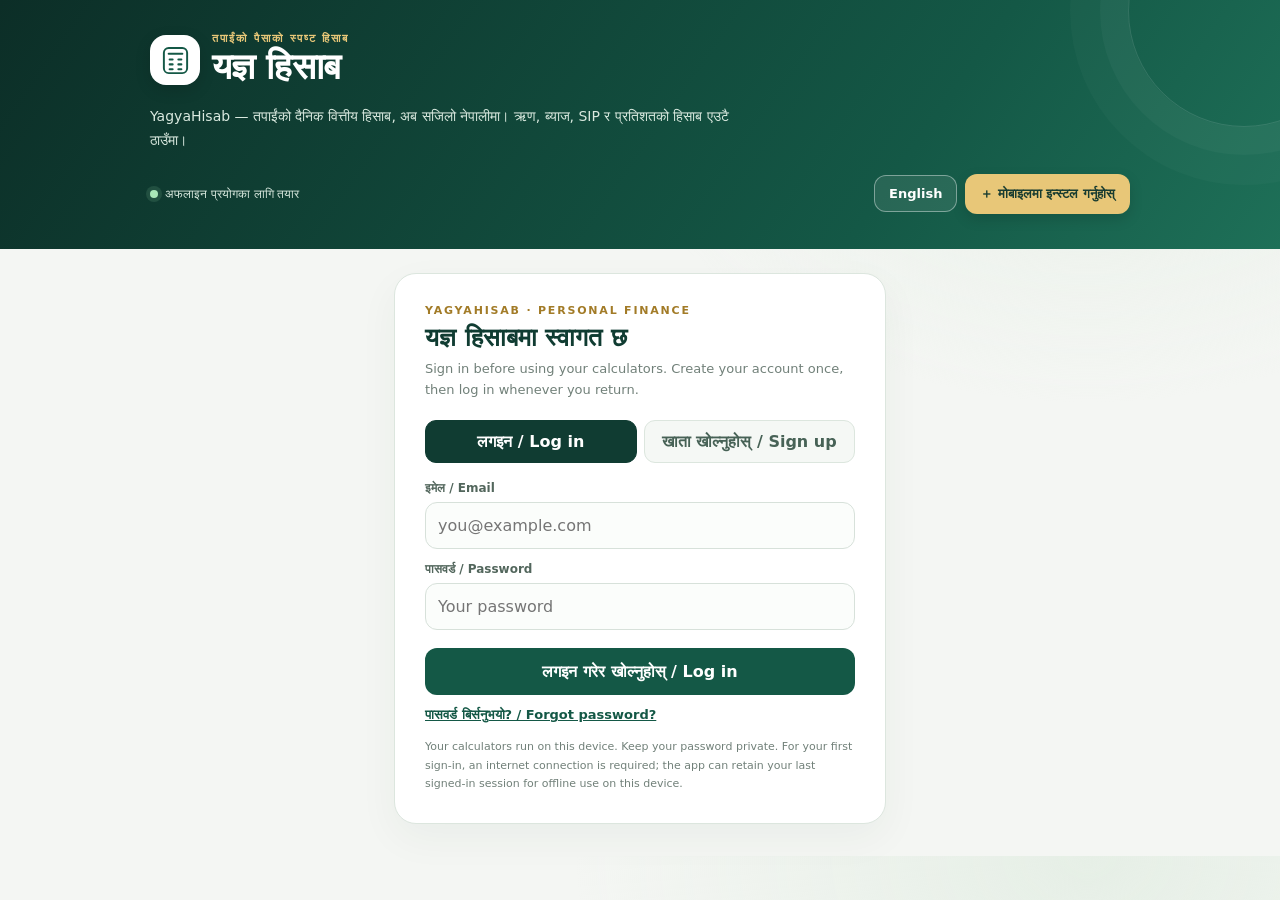
==== yagya-hisab/index.html @ f117f93c "Add Supabase sign-up and login gate to YagyaHisab" ====
<!doctype html>
<html lang="ne">
<head>
<meta charset="utf-8">
<meta name="viewport" content="width=device-width,initial-scale=1,viewport-fit=cover">
<meta name="theme-color" content="#103c32">
<meta name="description" content="Nepali and English loan EMI, interest, SIP and percentage calculator. Free and usable offline after first visit.">
<meta name="application-name" content="YagyaHisab">
<meta name="apple-mobile-web-app-capable" content="yes">
<meta name="apple-mobile-web-app-status-bar-style" content="black-translucent">
<link rel="manifest" href="./manifest.json">
<link rel="icon" href="./icon.svg" type="image/svg+xml">
<title>YagyaHisab — यज्ञ हिसाब</title>
<style>
:root{color-scheme:light;--bg:#f4f6f3;--paper:#fff;--ink:#152b25;--muted:#718079;--green:#145846;--deep:#103c32;--gold:#e8c778;--line:#e1e8e3;--soft:#eaf4ee;--shadow:0 14px 40px #123d2d0c}
*{box-sizing:border-box}html{scroll-behavior:smooth}body{margin:0;background:radial-gradient(ellipse at 85% 0%,#e6efe6 0,transparent 32rem),var(--bg);font-family:system-ui,-apple-system,"Noto Sans Devanagari",sans-serif;color:var(--ink);-webkit-font-smoothing:antialiased}
button,input,select{font:inherit}button{cursor:pointer}.hero{background:linear-gradient(125deg,#0c2e27,#145846 70%,#1e7058);color:#fff;padding:25px 17px 30px;position:relative;overflow:hidden}.hero:after{content:"";position:absolute;width:230px;height:230px;border:1px solid #ffffff20;border-radius:50%;right:-80px;top:-105px;box-shadow:0 0 0 28px #ffffff08,0 0 0 58px #ffffff06;pointer-events:none}.hero-inner,main,footer{max-width:980px;margin:auto;position:relative}.brand{display:flex;align-items:center;gap:12px}.logo{width:50px;height:50px;border-radius:16px;background:#fff;display:grid;place-items:center;color:var(--deep);box-shadow:0 5px 16px #0002;flex:none}.logo svg{width:31px;height:31px}.eyebrow{font-size:11px;letter-spacing:2px;color:var(--gold);font-weight:800}.brand h1{font-size:clamp(25px,5vw,36px);margin:1px 0 0;letter-spacing:-.7px}.tagline{color:#d9e9df;margin:17px 0 0;font-size:14px;line-height:1.7;max-width:620px}.hero-bottom{display:flex;align-items:center;justify-content:space-between;gap:12px;margin-top:19px;flex-wrap:wrap}.status{font-size:12px;color:#d9e9df;display:flex;align-items:center;gap:7px}.dot{width:8px;height:8px;background:#a9e6b8;border-radius:50%;box-shadow:0 0 0 4px #a9e6b820}.install{border:1px solid #e8c77880;background:var(--gold);color:#183c30;border-radius:12px;padding:10px 14px;font-weight:800;font-size:13px;box-shadow:0 5px 14px #0002}.install[hidden]{display:none}.hero-actions{display:flex;align-items:center;gap:8px;flex-wrap:wrap}.lang-btn{background:#ffffff16;color:#fff;border-color:#ffffff66;box-shadow:none}
main{padding:22px 14px 30px}.intro{display:flex;justify-content:space-between;align-items:end;gap:12px;margin:0 2px 14px}.intro h2{font-size:19px;margin:0}.intro p{font-size:12px;color:var(--muted);margin:4px 0 0}.local-pill{font-size:11px;color:var(--green);background:#e5f2e9;border:1px solid #d1e7d8;padding:7px 10px;border-radius:999px;white-space:nowrap}
.tabs{display:grid;grid-template-columns:repeat(4,minmax(0,1fr));gap:8px;margin-bottom:13px}.tab{border:1px solid var(--line);background:#ffffffc9;color:#52665c;border-radius:13px;padding:13px 6px;font-size:13px;font-weight:750;transition:all .15s}.tab .tab-icon{display:block;font-size:18px;margin-bottom:5px}.tab.active{background:var(--deep);border-color:var(--deep);color:#fff;box-shadow:0 7px 17px #103c3225}
.panel{display:none}.panel.active{display:block}.card{background:var(--paper);border:1px solid var(--line);border-radius:20px;padding:clamp(17px,3.5vw,25px);box-shadow:var(--shadow)}.card-head{display:flex;align-items:start;gap:12px;margin-bottom:20px}.head-icon{width:44px;height:44px;border-radius:14px;background:var(--soft);color:var(--green);display:grid;place-items:center;font-size:22px;flex:none}.card h3{font-size:20px;margin:0 0 4px;letter-spacing:-.3px}.hint{color:var(--muted);font-size:13px;line-height:1.6;margin:0}.grid{display:grid;grid-template-columns:repeat(2,minmax(0,1fr));gap:15px}.field label{display:block;font-size:12px;color:#52665c;font-weight:800;margin:0 0 7px}.field input,.field select{width:100%;min-width:0;border:1px solid #d7e1da;border-radius:12px;padding:13px 12px;background:#fbfdfb;color:var(--ink);outline:none;transition:border .15s,box-shadow .15s}.field input:focus,.field select:focus{border-color:#39836b;box-shadow:0 0 0 3px #39836b18}.field input:invalid{border-color:#d97777}.actions{display:flex;gap:9px;flex-wrap:wrap;margin-top:19px}.btn{border:1px solid var(--line);background:#f6f8f6;color:#3d554a;border-radius:12px;padding:12px 15px;font-size:13px;font-weight:800}.btn.primary{background:var(--green);border-color:var(--green);color:#fff;flex:1;min-width:155px}.btn:active,.tab:active{transform:translateY(1px)}.result{margin-top:20px;border:1px solid #d4e8d9;border-radius:16px;background:linear-gradient(145deg,#f0f8f1,#e7f3ea);padding:17px;min-height:110px}.result-label{font-size:12px;color:#567263;font-weight:750}.big{font-size:clamp(25px,5vw,34px);font-weight:900;letter-spacing:-.6px;color:#145846;margin:4px 0 13px;overflow-wrap:anywhere}.stats{display:grid;grid-template-columns:repeat(3,minmax(0,1fr));gap:8px}.stat{background:#ffffffb8;border:1px solid #dcebe0;border-radius:12px;padding:11px;min-width:0}.stat span{display:block;color:#718079;font-size:11px;line-height:1.5}.stat strong{display:block;margin-top:5px;color:#203e32;font-size:13px;overflow-wrap:anywhere}.note{font-size:12px;color:var(--muted);line-height:1.75;margin:16px 1px 0}.notice{margin:14px 0 0;padding:12px 14px;border-radius:12px;background:#f8f4e8;border:1px solid #efe3c0;color:#75602b;font-size:12px;line-height:1.6}footer{padding:0 16px 28px;text-align:center;color:var(--muted);font-size:11px;line-height:1.8}.footer-brand{color:var(--green);font-weight:850;letter-spacing:.3px}

.auth-gate{max-width:520px;margin:24px auto 32px;padding:0 14px}.auth-card{background:#fff;border:1px solid #dce6de;border-radius:22px;padding:clamp(20px,5vw,30px);box-shadow:0 14px 40px #123d2d0c}.auth-brand{font-size:11px;letter-spacing:1.8px;color:#a27b27;font-weight:850}.auth-card h2{font-size:25px;margin:6px 0 5px;color:#103c32}.auth-sub{font-size:13px;line-height:1.65;color:#718079;margin:0 0 20px}.auth-switch{display:grid;grid-template-columns:1fr 1fr;gap:7px;margin-bottom:18px}.auth-switch button{border:1px solid #dce6de;border-radius:11px;padding:11px 8px;background:#f5f8f5;color:#476256;font-weight:800}.auth-switch button.active{background:#103c32;border-color:#103c32;color:#fff}.auth-field{margin-bottom:13px}.auth-field label{display:block;font-size:12px;color:#52665c;font-weight:800;margin-bottom:7px}.auth-field input{width:100%;border:1px solid #d7e1da;border-radius:12px;padding:13px 12px;background:#fbfdfb;color:#152b25;font:inherit;outline:none}.auth-field input:focus{border-color:#39836b;box-shadow:0 0 0 3px #39836b18}.auth-submit{width:100%;border:0;border-radius:12px;background:#145846;color:#fff;padding:14px;font-weight:850;margin-top:5px}.auth-link{border:0;background:none;color:#145846;text-decoration:underline;padding:12px 0 0;font-size:13px;font-weight:700}.auth-message{display:none;margin:13px 0 0;padding:11px 12px;border-radius:11px;font-size:13px;line-height:1.55;overflow-wrap:anywhere}.auth-message.show{display:block}.auth-message.error{background:#fff0ee;border:1px solid #f0c9c3;color:#8b3026}.auth-message.success{background:#edf8ef;border:1px solid #cde7d1;color:#215e35}.auth-small{font-size:11px;color:#718079;line-height:1.65;margin:15px 0 0}.account-btn{border:1px solid #ffffff66;background:#ffffff16;color:white;border-radius:12px;padding:10px 12px;font-weight:800;font-size:12px}.account-btn[hidden]{display:none}

@media(min-width:700px){.hero{padding:32px 24px 35px}main{padding-top:27px}.tabs{gap:10px}.tab{padding:15px}.hero-bottom{margin-top:21px}}
@media(max-width:520px){.tabs{gap:6px}.tab{font-size:12px;padding:11px 3px;border-radius:11px}.tab .tab-icon{font-size:17px}.grid{grid-template-columns:1fr;gap:13px}.stats{grid-template-columns:1fr}.stat{display:flex;justify-content:space-between;align-items:center;gap:12px}.stat strong{text-align:right;margin:0}.intro{align-items:start;flex-direction:column}.card{border-radius:17px}.hero{padding-top:21px}.logo{width:46px;height:46px}}
@media(prefers-reduced-motion:reduce){*{scroll-behavior:auto;transition:none!important}}
</style>
</head>
<body>
<header class="hero"><div class="hero-inner">
<div class="brand"><div class="logo" aria-hidden="true"><svg viewBox="0 0 32 32" fill="none"><rect x="4" y="3" width="24" height="26" rx="5" stroke="#145846" stroke-width="2"/><path d="M9 9h14M10 15h3m6 0h3M10 20h3m6 0h3M10 25h3m6 0h3" stroke="#145846" stroke-width="2.2" stroke-linecap="round"/></svg></div><div><div class="eyebrow">YOUR MONEY, CLEARER</div><h1>यज्ञ हिसाब</h1></div></div>
<p class="tagline">YagyaHisab — तपाईंको दैनिक वित्तीय हिसाब, अब सजिलो नेपालीमा। ऋण, ब्याज, SIP र प्रतिशतको हिसाब एउटै ठाउँमा।</p>
<div class="hero-bottom"><div class="status"><span class="dot" id="statusDot"></span><span id="networkStatus">अफलाइन प्रयोगका लागि तयार</span></div><div class="hero-actions"><button id="langBtn" class="install lang-btn" type="button" aria-label="Change language">English</button><button id="installBtn" class="install" type="button">＋ मोबाइलमा इन्स्टल गर्नुहोस्</button><button id="signOutBtn" class="account-btn" type="button" hidden>लगआउट / Sign out</button></div></div>
</div></header>

<section id="authGate" class="auth-gate">
  <div class="auth-card">
    <div class="auth-brand">YAGYAHISAB · PERSONAL FINANCE</div>
    <h2>यज्ञ हिसाबमा स्वागत छ</h2>
    <p class="auth-sub">Sign in before using your calculators. Create your account once, then log in whenever you return.</p>
    <div class="auth-switch"><button id="showLogin" type="button" class="active">लगइन / Log in</button><button id="showSignup" type="button">खाता खोल्नुहोस् / Sign up</button></div>
    <form id="loginForm">
      <div class="auth-field"><label for="loginEmail">इमेल / Email</label><input id="loginEmail" type="email" autocomplete="username" required placeholder="you@example.com"></div>
      <div class="auth-field"><label for="loginPassword">पासवर्ड / Password</label><input id="loginPassword" type="password" autocomplete="current-password" required minlength="6" placeholder="Your password"></div>
      <button class="auth-submit" type="submit">लगइन गरेर खोल्नुहोस् / Log in</button>
      <button id="forgotPassword" class="auth-link" type="button">पासवर्ड बिर्सनुभयो? / Forgot password?</button>
    </form>
    <form id="signupForm" hidden>
      <div class="auth-field"><label for="signupEmail">इमेल / Email</label><input id="signupEmail" type="email" autocomplete="email" required placeholder="you@example.com"></div>
      <div class="auth-field"><label for="signupPassword">पासवर्ड / Password (कम्तीमा ६ अक्षर)</label><input id="signupPassword" type="password" autocomplete="new-password" required minlength="6" placeholder="Create a password"></div>
      <div class="auth-field"><label for="signupPassword2">पासवर्ड फेरि लेख्नुहोस् / Confirm password</label><input id="signupPassword2" type="password" autocomplete="new-password" required minlength="6" placeholder="Repeat password"></div>
      <button class="auth-submit" type="submit">खाता बनाउनुहोस् / Create account</button>
    </form>
    <form id="resetForm" hidden>
      <div class="auth-field"><label for="resetEmail">इमेल / Email</label><input id="resetEmail" type="email" autocomplete="email" required placeholder="you@example.com"></div>
      <button class="auth-submit" type="submit">रिसेट लिंक पठाउनुहोस् / Send reset link</button>
      <button id="backToLogin" class="auth-link" type="button">लगइनमा फर्कनुहोस् / Back to login</button>
    </form>
    <div id="authMessage" class="auth-message" role="status" aria-live="polite"></div>
    <p class="auth-small">Your calculators run on this device. Keep your password private. For your first sign-in, an internet connection is required; the app can retain your last signed-in session for offline use on this device.</p>
  </div>
</section>

<main id="appMain" hidden>
<div class="intro"><div><h2>कुन हिसाब गर्ने?</h2><p>रकम भर्नुहोस् र तुरुन्त नतिजा हेर्नुहोस्।</p></div><span class="local-pill">🔒 निजी हिसाब</span></div>
<nav class="tabs" aria-label="हिसाबका प्रकार">
<button class="tab active" data-tab="loan" aria-selected="true"><span class="tab-icon">🏦</span>ऋण / किस्ता</button>
<button class="tab" data-tab="interest" aria-selected="false"><span class="tab-icon">📈</span>ब्याज</button>
<button class="tab" data-tab="sip" aria-selected="false"><span class="tab-icon">🌱</span>SIP लगानी</button>
<button class="tab" data-tab="percent" aria-selected="false"><span class="tab-icon">％</span>प्रतिशत</button>
</nav>
<section id="loan" class="panel active card"><div class="card-head"><div class="head-icon">🏦</div><div><h3>ऋण तथा मासिक किस्ता</h3><p class="hint">EMI — प्रत्येक महिना तिर्नुपर्ने अनुमानित रकम।</p></div></div>
<div class="grid">
<div class="field"><label for="loanAmount">ऋण रकम (रु.)</label><input id="loanAmount" type="number" min="0" step="1000" value="500000" inputmode="decimal"></div>
<div class="field"><label for="loanRate">वार्षिक ब्याजदर (%)</label><input id="loanRate" type="number" min="0" step=".01" value="12" inputmode="decimal"></div>
<div class="field"><label for="loanYears">ऋण अवधि (वर्ष)</label><input id="loanYears" type="number" min=".0833" step=".5" value="5" inputmode="decimal"></div>
<div class="field"><label for="loanFees">थप शुल्क (रु., ऐच्छिक)</label><input id="loanFees" type="number" min="0" step="100" value="0" inputmode="decimal"></div>
</div><div class="actions"><button class="btn primary" id="calcLoan">किस्ता हिसाब गर्नुहोस् ↗</button><button class="btn" id="resetLoan">रिसेट</button></div><div id="loanResult" class="result" aria-live="polite"></div><p class="note">बैंकको वास्तविक EMI मा शुल्क, बीमा, ब्याज गणना विधि र अन्य नियमले फरक पार्न सक्छ। यो अनुमान हो।</p></section>
<section id="interest" class="panel card"><div class="card-head"><div class="head-icon">📈</div><div><h3>साधारण तथा चक्रवृद्धि ब्याज</h3><p class="hint">समयसँगै तपाईंको रकम कति हुन सक्छ तुलना गर्नुहोस्।</p></div></div>
<div class="grid"><div class="field"><label for="intPrincipal">मूलधन (रु.)</label><input id="intPrincipal" type="number" min="0" value="100000" inputmode="decimal"></div><div class="field"><label for="intRate">वार्षिक ब्याजदर (%)</label><input id="intRate" type="number" min="0" step=".01" value="10" inputmode="decimal"></div><div class="field"><label for="intYears">अवधि (वर्ष)</label><input id="intYears" type="number" min="0" step=".1" value="3" inputmode="decimal"></div><div class="field"><label for="intFrequency">चक्रवृद्धि हुने आवृत्ति</label><select id="intFrequency"><option value="1">वार्षिक</option><option value="2">अर्धवार्षिक</option><option value="4">त्रैमासिक</option><option value="12" selected>मासिक</option><option value="365">दैनिक (अनुमानित)</option></select></div></div>
<div class="actions"><button class="btn primary" id="calcInterest">ब्याज हिसाब गर्नुहोस् ↗</button><button class="btn" id="resetInterest">रिसेट</button></div><div id="interestResult" class="result" aria-live="polite"></div><p class="note">कर, सेवा शुल्क र मुद्रास्फीति समावेश गरिएको छैन। संस्थाको वास्तविक नियम जाँच गर्नुहोस्।</p></section>
<section id="sip" class="panel card"><div class="card-head"><div class="head-icon">🌱</div><div><h3>SIP तथा मासिक लगानी</h3><p class="hint">नियमित लगानीको सम्भावित भविष्य मूल्य अनुमान गर्नुहोस्।</p></div></div>
<div class="grid"><div class="field"><label for="sipMonthly">मासिक लगानी (रु.)</label><input id="sipMonthly" type="number" min="0" step="500" value="5000" inputmode="decimal"></div><div class="field"><label for="sipRate">अनुमानित वार्षिक प्रतिफल (%)</label><input id="sipRate" type="number" min="0" step=".1" value="10" inputmode="decimal"></div><div class="field"><label for="sipYears">लगानी अवधि (वर्ष)</label><input id="sipYears" type="number" min=".0833" step=".5" value="10" inputmode="decimal"></div><div class="field"><label for="sipStart">सुरुको एकमुष्ट रकम (रु.)</label><input id="sipStart" type="number" min="0" step="500" value="0" inputmode="decimal"></div></div>
<div class="actions"><button class="btn primary" id="calcSIP">SIP हिसाब गर्नुहोस् ↗</button><button class="btn" id="resetSIP">रिसेट</button></div><div id="sipResult" class="result" aria-live="polite"></div><div class="notice">लगानीको प्रतिफल निश्चित हुँदैन। बजारमा लगानी गर्दा रकम घट्न पनि सक्छ; यो ग्यारेन्टी वा लगानी सल्लाह होइन।</div></section>
<section id="percent" class="panel card"><div class="card-head"><div class="head-icon">％</div><div><h3>प्रतिशत हिसाब</h3><p class="hint">प्रतिशत निकाल्नुहोस् वा रकममा कति वृद्धि/कमी हुन्छ हेर्नुहोस्।</p></div></div>
<div class="grid"><div class="field"><label for="pctA">आधार रकम (A)</label><input id="pctA" type="number" value="100000" inputmode="decimal"></div><div class="field"><label for="pctB">प्रतिशत (%) वा तुलना रकम (B)</label><input id="pctB" type="number" value="10" inputmode="decimal"></div></div>
<div class="actions"><button class="btn primary" id="calcPercent">प्रतिशत हिसाब गर्नुहोस् ↗</button><button class="btn" id="resetPercent">रिसेट</button></div><div id="percentResult" class="result" aria-live="polite"></div><p class="note">पहिलो नतिजा A को B प्रतिशत रकम हो। अर्को नतिजाले B लाई A सँग तुलना गर्छ।</p></section>
</main>
<footer id="appFooter" hidden><div class="footer-brand">YagyaHisab · यज्ञ हिसाब</div>सबै हिसाब तपाईंको डिभाइसमा गरिन्छ। तपाईंको रकम कुनै सर्भरमा पठाइँदैन।<br>अफलाइन प्रयोगका लागि एकपटक इन्टरनेटमा खोल्नुहोस्। वित्तीय निर्णय गर्नुअघि नतिजा पुनः जाँच गर्नुहोस्।</footer>
<script>
"use strict";
let appLang = 'ne';
const translations = {
'तपाईंको पैसाको स्पष्ट हिसाब':'YOUR MONEY, CLEARER',
'यज्ञ हिसाब':'YagyaHisab',
'YagyaHisab — तपाईंको दैनिक वित्तीय हिसाब, अब सजिलो नेपालीमा। ऋण, ब्याज, SIP र प्रतिशतको हिसाब एउटै ठाउँमा।':'YagyaHisab — your everyday money calculations, made simple. Loans, interest, SIP and percentages in one place.',
'अफलाइन प्रयोगका लागि तयार':'Ready for offline use',
'＋ मोबाइलमा इन्स्टल गर्नुहोस्':'＋ Install on phone',
'कुन हिसाब गर्ने?':'What would you like to calculate?',
'रकम भर्नुहोस् र तुरुन्त नतिजा हेर्नुहोस्।':'Enter your numbers and see the result instantly.',
'🔒 निजी हिसाब':'🔒 Private calculations',
'ऋण / किस्ता':'Loan / EMI','ब्याज':'Interest','SIP लगानी':'SIP investment','प्रतिशत':'Percentage',
'ऋण तथा मासिक किस्ता':'Loan and monthly instalment',
'EMI — प्रत्येक महिना तिर्नुपर्ने अनुमानित रकम।':'EMI — the estimated amount payable each month.',
'ऋण रकम (रु.)':'Loan amount (NPR)','वार्षिक ब्याजदर (%)':'Annual interest rate (%)','ऋण अवधि (वर्ष)':'Loan term (years)','थप शुल्क (रु., ऐच्छिक)':'Additional fees (NPR, optional)',
'किस्ता हिसाब गर्नुहोस् ↗':'Calculate EMI ↗','रिसेट':'Reset',
'बैंकको वास्तविक EMI मा शुल्क, बीमा, ब्याज गणना विधि र अन्य नियमले फरक पार्न सक्छ। यो अनुमान हो।':'Actual bank EMI may vary due to fees, insurance, calculation methods and other terms. This is an estimate.',
'साधारण तथा चक्रवृद्धि ब्याज':'Simple and compound interest',
'समयसँगै तपाईंको रकम कति हुन सक्छ तुलना गर्नुहोस्।':'Compare how your money may grow over time.',
'मूलधन (रु.)':'Principal (NPR)','अवधि (वर्ष)':'Term (years)','चक्रवृद्धि हुने आवृत्ति':'Compounding frequency',
'वार्षिक':'Annually','अर्धवार्षिक':'Semi-annually','त्रैमासिक':'Quarterly','मासिक':'Monthly','दैनिक (अनुमानित)':'Daily (approx.)',
'ब्याज हिसाब गर्नुहोस् ↗':'Calculate interest ↗',
'कर, सेवा शुल्क र मुद्रास्फीति समावेश गरिएको छैन। संस्थाको वास्तविक नियम जाँच गर्नुहोस्।':'Taxes, service charges and inflation are not included. Check the institution’s actual terms.',
'SIP तथा मासिक लगानी':'SIP and monthly investment',
'नियमित लगानीको सम्भावित भविष्य मूल्य अनुमान गर्नुहोस्।':'Estimate the possible future value of regular investments.',
'मासिक लगानी (रु.)':'Monthly investment (NPR)','अनुमानित वार्षिक प्रतिफल (%)':'Estimated annual return (%)','लगानी अवधि (वर्ष)':'Investment period (years)','सुरुको एकमुष्ट रकम (रु.)':'Initial lump sum (NPR)',
'SIP हिसाब गर्नुहोस् ↗':'Calculate SIP ↗',
'लगानीको प्रतिफल निश्चित हुँदैन। बजारमा लगानी गर्दा रकम घट्न पनि सक्छ; यो ग्यारेन्टी वा लगानी सल्लाह होइन।':'Investment returns are not guaranteed. Market investments can lose value; this is not a guarantee or investment advice.',
'प्रतिशत हिसाब':'Percentage calculator',
'प्रतिशत निकाल्नुहोस् वा रकममा कति वृद्धि/कमी हुन्छ हेर्नुहोस्।':'Calculate a percentage or see the increase/decrease in an amount.',
'आधार रकम (A)':'Base amount (A)','प्रतिशत (%) वा तुलना रकम (B)':'Percentage (%) or comparison amount (B)',
'प्रतिशत हिसाब गर्नुहोस् ↗':'Calculate percentage ↗',
'पहिलो नतिजा A को B प्रतिशत रकम हो। अर्को नतिजाले B लाई A सँग तुलना गर्छ।':'The first result is B percent of A. Another result compares B with A.',
'सबै हिसाब तपाईंको डिभाइसमा गरिन्छ। तपाईंको रकम कुनै सर्भरमा पठाइँदैन।':'All calculations happen on your device. Your amounts are not sent to a server.',
'अफलाइन प्रयोगका लागि एकपटक इन्टरनेटमा खोल्नुहोस्। वित्तीय निर्णय गर्नुअघि नतिजा पुनः जाँच गर्नुहोस्।':'Open once while connected to the internet for offline use. Double-check results before making financial decisions.',
'अनुमानित मासिक किस्ता':'Estimated monthly EMI','कुल किस्ता भुक्तानी':'Total EMI payments','कुल ब्याज':'Total interest','शुल्कसहित अनुमानित लागत':'Estimated cost including fees',
'साधारण ब्याज':'Simple interest','साधारण ब्याजसहित कुल':'Total with simple interest','चक्रवृद्धि ब्याज':'Compound interest','चक्रवृद्धिसहित कुल':'Total with compound interest',
'अनुमानित भविष्य मूल्य':'Estimated future value','कुल लगानी':'Total invested','अनुमानित वृद्धि':'Estimated growth',
'B भनेको A को':'B as a percentage of A','A को B% रकम':'B% of A','A + B% रकम':'A plus B%','A देखि B रकमको परिवर्तन':'Change from A to B',
'कृपया जाँच गर्नुहोस्':'Please check your inputs',
'ऋण रकम र अवधि शून्यभन्दा बढी राख्नुहोस्।':'Loan amount and term must be greater than zero.',
'ब्याज आवृत्ति छान्नुहोस्।':'Choose a compounding frequency.',
'शून्यभन्दा बढी लगानी अवधि राख्नुहोस्।':'Investment period must be greater than zero.',
'हिसाब सम्भव छैन':'Cannot calculate'
};
const neToEn = translations;
const enToNe = Object.fromEntries(Object.entries(translations).map(([ne,en])=>[en,ne]));
function applyLanguage(next) {
  appLang = next;
  document.documentElement.lang = next === 'ne' ? 'ne' : 'en';
  const walker = document.createTreeWalker(document.body, NodeFilter.SHOW_TEXT);
  let node;
  while ((node = walker.nextNode())) {
    const raw = node.nodeValue;
    const trimmed = raw.trim();
    if (!trimmed) continue;
    const translated = next === 'en' ? (neToEn[trimmed] || trimmed) : (enToNe[trimmed] || trimmed);
    if (translated !== trimmed) node.nodeValue = raw.replace(trimmed, translated);
  }
  $('langBtn').textContent = next === 'ne' ? 'English' : 'नेपाली';
  const installControl = $('installBtn');
  if (installControl && !installControl.hidden) installControl.textContent = next === 'ne' ? '＋ मोबाइलमा इन्स्टल गर्नुहोस्' : '＋ Install on phone';
  $('networkStatus').textContent = navigator.onLine
    ? (next === 'ne' ? 'अफलाइन प्रयोगका लागि तयार' : 'Ready for offline use')
    : (next === 'ne' ? 'अहिले अफलाइन — एप प्रयोग गर्न सक्नुहुन्छ' : 'Offline now — you can keep using the app');
  try { localStorage.setItem('yagyahisab-language', next); } catch(e) {}
}
const $=id=>document.getElementById(id),v=id=>Number($(id).value),n=id=>Math.max(0,v(id));
$('langBtn').addEventListener('click',()=>{applyLanguage(appLang === 'ne' ? 'en' : 'ne');calcLoan();calcInterest();calcSIP();calcPercent()});
try { const savedLanguage = localStorage.getItem('yagyahisab-language'); if (savedLanguage === 'en') appLang = 'en'; } catch(e) {}


const money=x=>Number.isFinite(x)?(appLang==='ne'?'रु. ':'NPR ')+x.toLocaleString(appLang==='ne'?'ne-NP':'en-IN',{maximumFractionDigits:2}):'—';
const pct=x=>Number.isFinite(x)?x.toLocaleString(appLang==='ne'?'ne-NP':'en-IN',{maximumFractionDigits:2})+'%':(appLang==='ne'?'हिसाब सम्भव छैन':'Cannot calculate');
function show(id,title,big,items){$(id).innerHTML='<div class="result-label">'+title+'</div><div class="big">'+big+'</div><div class="stats">'+items.map(a=>'<div class="stat"><span>'+a[0]+'</span><strong>'+a[1]+'</strong></div>').join('')+'</div>';applyLanguage(appLang)}
function error(id,msg){$(id).innerHTML='<div class="result-label">कृपया जाँच गर्नुहोस्</div><div style="padding-top:10px;color:#8b3d32;font-size:14px">'+msg+'</div>';applyLanguage(appLang)}
document.querySelectorAll('[data-tab]').forEach(b=>b.addEventListener('click',()=>{document.querySelectorAll('[data-tab]').forEach(x=>{let on=x===b;x.classList.toggle('active',on);x.setAttribute('aria-selected',String(on))});document.querySelectorAll('.panel').forEach(x=>x.classList.toggle('active',x.id===b.dataset.tab))}));
function calcLoan(){let p=n('loanAmount'),annual=n('loanRate'),r=annual/1200,months=Math.round(n('loanYears')*12),fees=n('loanFees');if(!months||p<=0){error('loanResult','ऋण रकम र अवधि शून्यभन्दा बढी राख्नुहोस्।');return}let emi=r===0?p/months:p*r/(1-Math.pow(1+r,-months)),total=emi*months;show('loanResult','अनुमानित मासिक किस्ता',money(emi),[['कुल किस्ता भुक्तानी',money(total)],['कुल ब्याज',money(total-p)],['शुल्कसहित अनुमानित लागत',money(total+fees)]])}
function calcInterest(){let p=n('intPrincipal'),r=n('intRate')/100,t=n('intYears'),m=v('intFrequency');if(!Number.isFinite(m)||m<=0){error('interestResult','ब्याज आवृत्ति छान्नुहोस्।');return}let simple=p*(1+r*t),compound=r===0?p:p*Math.pow(1+r/m,m*t);show('interestResult','साधारण ब्याज',money(simple-p),[['साधारण ब्याजसहित कुल',money(simple)],['चक्रवृद्धि ब्याज',money(compound-p)],['चक्रवृद्धिसहित कुल',money(compound)]])}
function calcSIP(){let p=n('sipMonthly'),r=n('sipRate')/1200,months=Math.round(n('sipYears')*12),start=n('sipStart');if(!months){error('sipResult','शून्यभन्दा बढी लगानी अवधि राख्नुहोस्।');return}let recurring=r===0?p*months:p*(Math.pow(1+r,months)-1)/r,initial=start*Math.pow(1+r,months),future=recurring+initial,invested=p*months+start;show('sipResult','अनुमानित भविष्य मूल्य',money(future),[['कुल लगानी',money(invested)],['अनुमानित वृद्धि',money(future-invested)],['मासिक लगानी',money(p)]])}
function calcPercent(){let a=Number($('pctA').value)||0,b=Number($('pctB').value)||0;show('percentResult','B भनेको A को',pct(a!==0?b/a*100:NaN),[['A को B% रकम',money(a*b/100)],['A + B% रकम',money(a+a*b/100)],['A देखि B रकमको परिवर्तन',pct(a!==0?(b-a)/Math.abs(a)*100:NaN)]])}
$('calcLoan').onclick=calcLoan;$('calcInterest').onclick=calcInterest;$('calcSIP').onclick=calcSIP;$('calcPercent').onclick=calcPercent;
$('resetLoan').onclick=()=>{[['loanAmount',500000],['loanRate',12],['loanYears',5],['loanFees',0]].forEach(a=>$(a[0]).value=a[1]);calcLoan()};
$('resetInterest').onclick=()=>{[['intPrincipal',100000],['intRate',10],['intYears',3],['intFrequency',12]].forEach(a=>$(a[0]).value=a[1]);calcInterest()};
$('resetSIP').onclick=()=>{[['sipMonthly',5000],['sipRate',10],['sipYears',10],['sipStart',0]].forEach(a=>$(a[0]).value=a[1]);calcSIP()};
$('resetPercent').onclick=()=>{$('pctA').value=100000;$('pctB').value=10;calcPercent()};
calcLoan();calcInterest();calcSIP();calcPercent();
if(appLang==='en') { applyLanguage('ne'); applyLanguage('en'); }
const installBtn=$('installBtn');let installPrompt=null;
window.addEventListener('beforeinstallprompt',e=>{e.preventDefault();installPrompt=e;installBtn.hidden=false;installBtn.textContent=appLang==='ne'?'＋ मोबाइलमा इन्स्टल गर्नुहोस्':'＋ Install app'});
installBtn.addEventListener('click',async()=>{if(!installPrompt){alert(appLang==='ne'?'इन्स्टल गर्न Chrome मा यो पेज खोल्नुहोस्। त्यसपछि ⋮ मेनु → “Install app” वा “Add to Home screen” छान्नुहोस्। विकल्प नदेखिए पेज एकपटक रिफ्रेस गर्नुहोस्।':'Open this page in Chrome, then tap ⋮ → “Install app” or “Add to Home screen”. If the option is missing, refresh the page once.');return}installPrompt.prompt();await installPrompt.userChoice;installPrompt=null;installBtn.hidden=true});
window.addEventListener('appinstalled',()=>{installBtn.hidden=true;installBtn.textContent=appLang==='ne'?'✓ इन्स्टल भयो':'✓ Installed'});
function netStatus(){let online=navigator.onLine;$('networkStatus').textContent=online?(appLang==='ne'?'अफलाइन प्रयोगका लागि तयार':'Ready for offline use'):(appLang==='ne'?'अहिले अफलाइन — एप प्रयोग गर्न सक्नुहुन्छ':'Offline now — you can keep using the app');$('statusDot').style.background=online?'#a9e6b8':'#e8c778'}
window.addEventListener('online',netStatus);window.addEventListener('offline',netStatus);netStatus();
if('serviceWorker' in navigator)window.addEventListener('load',()=>navigator.serviceWorker.register('./service-worker.js').then(()=>navigator.serviceWorker.ready).then(()=>{$('networkStatus').textContent=navigator.onLine?(appLang==='ne'?'अफलाइन सुविधा तयार':'Offline support ready'):(appLang==='ne'?'अफलाइन मोड':'Offline mode');}).catch(()=>{$('networkStatus').textContent=appLang==='ne'?'अफलाइन सुविधा सेटअप हुन सकेन':'Could not set up offline support'}));

/* YagyaHisab sign-in gate: Supabase Auth REST API. The publishable key is designed for public clients. */
(() => {
  const AUTH_URL = "https://wmlgqqfnhdqlssavnklo.supabase.co";
  const AUTH_KEY = "sb_publishable_qX_cC2cjeGqvTG5bhoyGsg_LqN_dr1b";
  const SESSION_KEY = "yagyahisab-auth-session-v1";
  const gate = document.getElementById("authGate");
  const appMain = document.getElementById("appMain");
  const appFooter = document.getElementById("appFooter");
  const signOutBtn = document.getElementById("signOutBtn");
  const msg = document.getElementById("authMessage");
  const $a = id => document.getElementById(id);
  let session = null;
  let busy = false;
  const redirectUrl = location.origin + location.pathname;

  function message(text, kind="success") {
    msg.textContent = text;
    msg.className = "auth-message show " + kind;
  }
  function clearMessage() { msg.textContent=""; msg.className="auth-message"; }
  function mode(name) {
    clearMessage();
    $a("loginForm").hidden = name !== "login";
    $a("signupForm").hidden = name !== "signup";
    $a("resetForm").hidden = name !== "reset";
    $a("showLogin").classList.toggle("active",name==="login");
    $a("showSignup").classList.toggle("active",name==="signup");
  }
  function setBusy(on) {
    busy=on;
    document.querySelectorAll("#authGate button[type=submit]").forEach(b=>{b.disabled=on;b.style.opacity=on?".65":"1"});
  }
  function showApp(user) {
    gate.hidden = true;
    appMain.hidden = false;
    appFooter.hidden = false;
    signOutBtn.hidden = false;
    signOutBtn.textContent = (appLang==="ne"?"लगआउट":"Sign out") + (user?.email ? " · "+user.email : "");
  }
  function showGate() {
    gate.hidden = false;
    appMain.hidden = true;
    appFooter.hidden = true;
    signOutBtn.hidden = true;
  }
  function saveSession(data) {
    session = {...data, expires_at: data.expires_at || (Math.floor(Date.now()/1000)+(data.expires_in||3600))};
    try { localStorage.setItem(SESSION_KEY, JSON.stringify(session)); } catch(e) {}
    showApp(session.user);
  }
  function readSession() {
    try { const raw=localStorage.getItem(SESSION_KEY); return raw ? JSON.parse(raw) : null; } catch(e) { return null; }
  }
  async function authRequest(path, body, token) {
    const headers={"apikey":AUTH_KEY,"Content-Type":"application/json"};
    if(token) headers.Authorization="Bearer "+token;
    const res=await fetch(AUTH_URL+path,{method:"POST",headers,body:JSON.stringify(body)});
    const data=await res.json().catch(()=>({}));
    if(!res.ok) throw new Error(data.msg||data.message||data.error_description||data.error||"Request failed. Please try again.");
    return data;
  }
  async function restore() {
    const old=readSession();
    if(!old || !old.access_token || !old.user) { showGate(); return; }
    session=old;
    if(!navigator.onLine) { showApp(old.user); return; }
    try {
      if((old.expires_at||0) > Math.floor(Date.now()/1000)+60) {
        const res=await fetch(AUTH_URL+"/auth/v1/user",{headers:{"apikey":AUTH_KEY,"Authorization":"Bearer "+old.access_token}});
        if(res.ok) { showApp(old.user); return; }
      }
      if(old.refresh_token) {
        const fresh=await authRequest("/auth/v1/token?grant_type=refresh_token",{refresh_token:old.refresh_token});
        saveSession(fresh); return;
      }
    } catch(e) {
      if(!navigator.onLine) { showApp(old.user); return; }
    }
    try { localStorage.removeItem(SESSION_KEY); } catch(e) {}
    session=null; showGate();
  }
  $a("showLogin").addEventListener("click",()=>mode("login"));
  $a("showSignup").addEventListener("click",()=>mode("signup"));
  $a("forgotPassword").addEventListener("click",()=>mode("reset"));
  $a("backToLogin").addEventListener("click",()=>mode("login"));

  $a("loginForm").addEventListener("submit",async e=>{
    e.preventDefault(); if(busy)return; clearMessage(); setBusy(true);
    try {
      const data=await authRequest("/auth/v1/token?grant_type=password",{email:$a("loginEmail").value.trim(),password:$a("loginPassword").value});
      saveSession(data);
    } catch(err) { message(err.message==="Invalid login credentials"?"Email or password is incorrect. / इमेल वा पासवर्ड मिलेन।":err.message,"error"); }
    finally { setBusy(false); }
  });
  $a("signupForm").addEventListener("submit",async e=>{
    e.preventDefault(); if(busy)return; clearMessage();
    if($a("signupPassword").value!==$a("signupPassword2").value){message("Passwords do not match. / दुवै पासवर्ड मिलेनन्।","error");return;}
    setBusy(true);
    try {
      const data=await authRequest("/auth/v1/signup",{email:$a("signupEmail").value.trim(),password:$a("signupPassword").value, options:{emailRedirectTo:redirectUrl}});
      if(data.access_token) { saveSession(data); message("Account created. You are signed in. / खाता बन्यो र लगइन भयो।"); }
      else { mode("login"); message("Account created. Check your email to confirm it, then log in. / खाता बन्यो। इमेलमा आएको पुष्टि लिंक खोल्नुहोस्, त्यसपछि लगइन गर्नुहोस्।"); }
    } catch(err) { message(err.message,"error"); }
    finally { setBusy(false); }
  });
  $a("resetForm").addEventListener("submit",async e=>{
    e.preventDefault(); if(busy)return; clearMessage();setBusy(true);
    try {
      await authRequest("/auth/v1/recover?redirect_to="+encodeURIComponent(redirectUrl),{email:$a("resetEmail").value.trim()});
      message("If that email has an account, a password-reset link has been sent. / खाता भएमा पासवर्ड रिसेट लिंक इमेलमा पठाइएको छ।");
    } catch(err) { message(err.message,"error"); }
    finally { setBusy(false); }
  });
  signOutBtn.addEventListener("click",async()=>{
    const old=session||readSession();
    if(old?.access_token && navigator.onLine) {
      try { await fetch(AUTH_URL+"/auth/v1/logout",{method:"POST",headers:{"apikey":AUTH_KEY,"Authorization":"Bearer "+old.access_token}}); } catch(e) {}
    }
    try { localStorage.removeItem(SESSION_KEY); } catch(e) {}
    session=null; showGate(); mode("login"); message("You have signed out. / तपाईं लगआउट हुनुभयो।");
    window.scrollTo({top:0,behavior:"smooth"});
  });
  restore();
})();

</script>
</body></html>
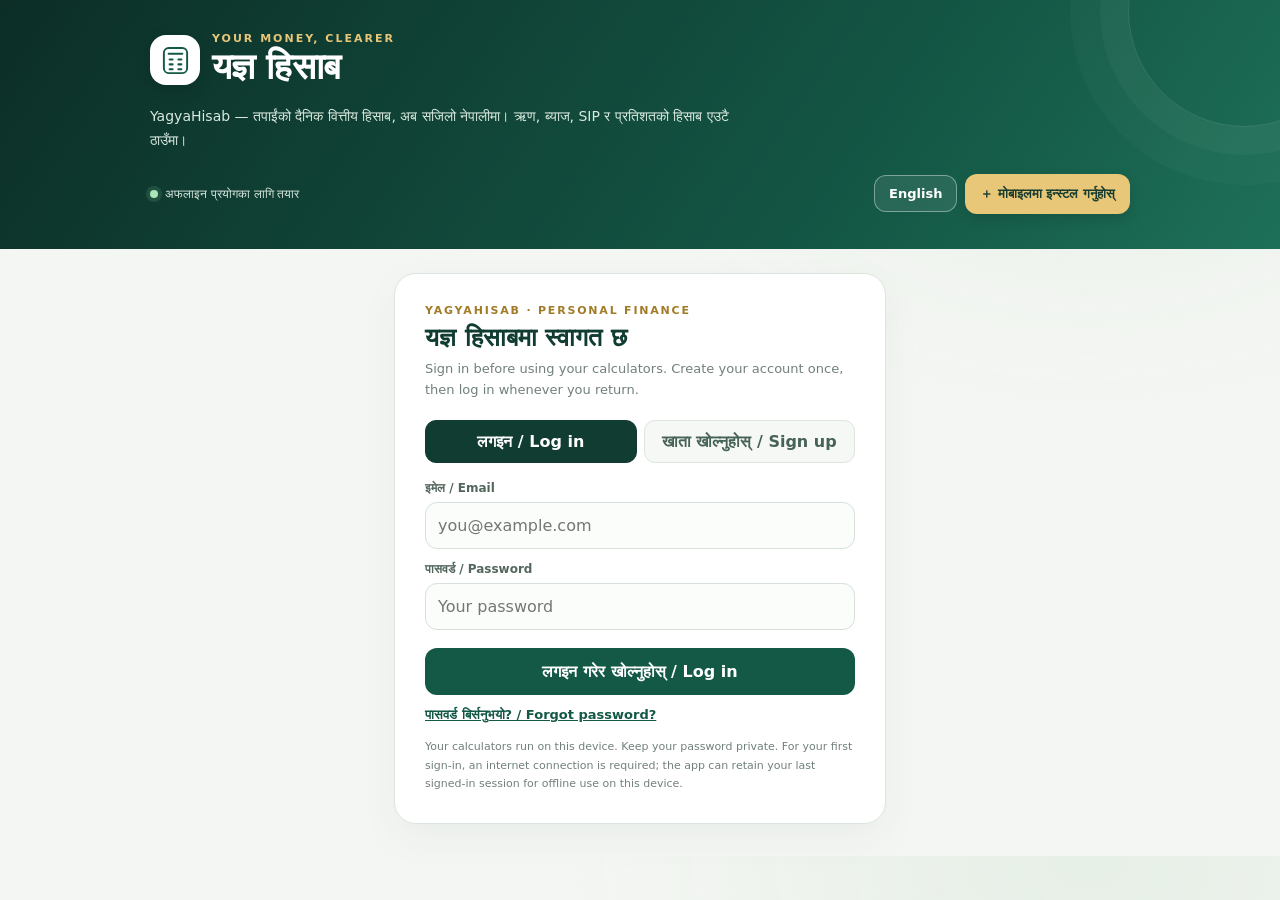
==== commit 3d8413bd: "Add YagyaHisab Premium UI and guarded billing flow" ====
--- a/yagya-hisab/index.html
+++ b/yagya-hisab/index.html
@@ -20,6 +20,10 @@
 .panel{display:none}.panel.active{display:block}.card{background:var(--paper);border:1px solid var(--line);border-radius:20px;padding:clamp(17px,3.5vw,25px);box-shadow:var(--shadow)}.card-head{display:flex;align-items:start;gap:12px;margin-bottom:20px}.head-icon{width:44px;height:44px;border-radius:14px;background:var(--soft);color:var(--green);display:grid;place-items:center;font-size:22px;flex:none}.card h3{font-size:20px;margin:0 0 4px;letter-spacing:-.3px}.hint{color:var(--muted);font-size:13px;line-height:1.6;margin:0}.grid{display:grid;grid-template-columns:repeat(2,minmax(0,1fr));gap:15px}.field label{display:block;font-size:12px;color:#52665c;font-weight:800;margin:0 0 7px}.field input,.field select{width:100%;min-width:0;border:1px solid #d7e1da;border-radius:12px;padding:13px 12px;background:#fbfdfb;color:var(--ink);outline:none;transition:border .15s,box-shadow .15s}.field input:focus,.field select:focus{border-color:#39836b;box-shadow:0 0 0 3px #39836b18}.field input:invalid{border-color:#d97777}.actions{display:flex;gap:9px;flex-wrap:wrap;margin-top:19px}.btn{border:1px solid var(--line);background:#f6f8f6;color:#3d554a;border-radius:12px;padding:12px 15px;font-size:13px;font-weight:800}.btn.primary{background:var(--green);border-color:var(--green);color:#fff;flex:1;min-width:155px}.btn:active,.tab:active{transform:translateY(1px)}.result{margin-top:20px;border:1px solid #d4e8d9;border-radius:16px;background:linear-gradient(145deg,#f0f8f1,#e7f3ea);padding:17px;min-height:110px}.result-label{font-size:12px;color:#567263;font-weight:750}.big{font-size:clamp(25px,5vw,34px);font-weight:900;letter-spacing:-.6px;color:#145846;margin:4px 0 13px;overflow-wrap:anywhere}.stats{display:grid;grid-template-columns:repeat(3,minmax(0,1fr));gap:8px}.stat{background:#ffffffb8;border:1px solid #dcebe0;border-radius:12px;padding:11px;min-width:0}.stat span{display:block;color:#718079;font-size:11px;line-height:1.5}.stat strong{display:block;margin-top:5px;color:#203e32;font-size:13px;overflow-wrap:anywhere}.note{font-size:12px;color:var(--muted);line-height:1.75;margin:16px 1px 0}.notice{margin:14px 0 0;padding:12px 14px;border-radius:12px;background:#f8f4e8;border:1px solid #efe3c0;color:#75602b;font-size:12px;line-height:1.6}footer{padding:0 16px 28px;text-align:center;color:var(--muted);font-size:11px;line-height:1.8}.footer-brand{color:var(--green);font-weight:850;letter-spacing:.3px}
 
 .auth-gate{max-width:520px;margin:24px auto 32px;padding:0 14px}.auth-card{background:#fff;border:1px solid #dce6de;border-radius:22px;padding:clamp(20px,5vw,30px);box-shadow:0 14px 40px #123d2d0c}.auth-brand{font-size:11px;letter-spacing:1.8px;color:#a27b27;font-weight:850}.auth-card h2{font-size:25px;margin:6px 0 5px;color:#103c32}.auth-sub{font-size:13px;line-height:1.65;color:#718079;margin:0 0 20px}.auth-switch{display:grid;grid-template-columns:1fr 1fr;gap:7px;margin-bottom:18px}.auth-switch button{border:1px solid #dce6de;border-radius:11px;padding:11px 8px;background:#f5f8f5;color:#476256;font-weight:800}.auth-switch button.active{background:#103c32;border-color:#103c32;color:#fff}.auth-field{margin-bottom:13px}.auth-field label{display:block;font-size:12px;color:#52665c;font-weight:800;margin-bottom:7px}.auth-field input{width:100%;border:1px solid #d7e1da;border-radius:12px;padding:13px 12px;background:#fbfdfb;color:#152b25;font:inherit;outline:none}.auth-field input:focus{border-color:#39836b;box-shadow:0 0 0 3px #39836b18}.auth-submit{width:100%;border:0;border-radius:12px;background:#145846;color:#fff;padding:14px;font-weight:850;margin-top:5px}.auth-link{border:0;background:none;color:#145846;text-decoration:underline;padding:12px 0 0;font-size:13px;font-weight:700}.auth-message{display:none;margin:13px 0 0;padding:11px 12px;border-radius:11px;font-size:13px;line-height:1.55;overflow-wrap:anywhere}.auth-message.show{display:block}.auth-message.error{background:#fff0ee;border:1px solid #f0c9c3;color:#8b3026}.auth-message.success{background:#edf8ef;border:1px solid #cde7d1;color:#215e35}.auth-small{font-size:11px;color:#718079;line-height:1.65;margin:15px 0 0}.account-btn{border:1px solid #ffffff66;background:#ffffff16;color:white;border-radius:12px;padding:10px 12px;font-weight:800;font-size:12px}.account-btn[hidden]{display:none}
+
+
+.premium-wrap{margin:0 0 16px}.premium-card{background:linear-gradient(135deg,#103c32,#1a654f);color:#fff;border-radius:19px;padding:18px;border:1px solid #236b54;box-shadow:0 12px 30px #103c3215}.premium-top{display:flex;align-items:start;justify-content:space-between;gap:12px;flex-wrap:wrap}.premium-card h3{margin:0 0 5px;font-size:19px}.premium-card p{margin:0;color:#d8e8df;font-size:13px;line-height:1.65}.premium-price{font-size:25px;font-weight:900;color:#e8c778;white-space:nowrap}.premium-actions{display:flex;gap:8px;flex-wrap:wrap;margin-top:14px}.premium-btn{border:1px solid #e8c778;background:#e8c778;color:#173c30;border-radius:11px;padding:11px 14px;font-weight:850}.premium-btn.secondary{background:#ffffff12;color:#fff;border-color:#ffffff60}.premium-status{font-size:12px;margin-top:11px;color:#e5f1e8;line-height:1.6}.premium-tools{margin-top:14px;display:grid;gap:12px}.premium-tools .card{box-shadow:none}.premium-tools[hidden]{display:none}.premium-tool-grid{display:grid;grid-template-columns:repeat(2,minmax(0,1fr));gap:12px}.premium-list{font-size:12px;line-height:1.6;color:#52665c;overflow-wrap:anywhere}.premium-list article{border-bottom:1px solid var(--line);padding:8px 0}.premium-list article:last-child{border-bottom:0}.premium-form{display:grid;grid-template-columns:repeat(2,minmax(0,1fr));gap:10px}.premium-form label{display:block;font-size:12px;font-weight:800;color:#52665c;margin-bottom:5px}.premium-form input,.premium-form select{width:100%;border:1px solid #d7e1da;border-radius:10px;padding:10px;background:#fbfdfb;color:var(--ink)}.legal-links{margin-top:9px}.legal-links a{color:var(--green);text-decoration:underline;margin:0 7px}.ad-slot{display:none;margin:14px 0;padding:12px;border:1px dashed #cbd8ce;border-radius:12px;color:#718079;font-size:11px;text-align:center}@media(max-width:520px){.premium-tool-grid,.premium-form{grid-template-columns:1fr}.premium-card{border-radius:16px}}
+@media print{.hero-actions,.tabs,.actions,.premium-wrap,.premium-tools,footer,.auth-gate{display:none!important}.panel{display:block!important}.hero{background:#fff!important;color:#111!important}.tagline,.status{color:#333!important}body{background:#fff!important}.card{break-inside:avoid;box-shadow:none!important}}
 
 @media(min-width:700px){.hero{padding:32px 24px 35px}main{padding-top:27px}.tabs{gap:10px}.tab{padding:15px}.hero-bottom{margin-top:21px}}
 @media(max-width:520px){.tabs{gap:6px}.tab{font-size:12px;padding:11px 3px;border-radius:11px}.tab .tab-icon{font-size:17px}.grid{grid-template-columns:1fr;gap:13px}.stats{grid-template-columns:1fr}.stat{display:flex;justify-content:space-between;align-items:center;gap:12px}.stat strong{text-align:right;margin:0}.intro{align-items:start;flex-direction:column}.card{border-radius:17px}.hero{padding-top:21px}.logo{width:46px;height:46px}}
@@ -56,6 +60,12 @@
       <button class="auth-submit" type="submit">रिसेट लिंक पठाउनुहोस् / Send reset link</button>
       <button id="backToLogin" class="auth-link" type="button">लगइनमा फर्कनुहोस् / Back to login</button>
     </form>
+
+    <form id="changePasswordForm" hidden>
+      <div class="auth-field"><label for="newPassword">नयाँ पासवर्ड / New password (कम्तीमा ६ अक्षर)</label><input id="newPassword" type="password" autocomplete="new-password" required minlength="6" placeholder="Enter a new password"></div>
+      <div class="auth-field"><label for="newPassword2">पासवर्ड फेरि लेख्नुहोस् / Confirm new password</label><input id="newPassword2" type="password" autocomplete="new-password" required minlength="6" placeholder="Repeat new password"></div>
+      <button class="auth-submit" type="submit">पासवर्ड परिवर्तन गर्नुहोस् / Update password</button>
+    </form>
     <div id="authMessage" class="auth-message" role="status" aria-live="polite"></div>
     <p class="auth-small">Your calculators run on this device. Keep your password private. For your first sign-in, an internet connection is required; the app can retain your last signed-in session for offline use on this device.</p>
   </div>
@@ -63,6 +73,53 @@
 
 <main id="appMain" hidden>
 <div class="intro"><div><h2>कुन हिसाब गर्ने?</h2><p>रकम भर्नुहोस् र तुरुन्त नतिजा हेर्नुहोस्।</p></div><span class="local-pill">🔒 निजी हिसाब</span></div>
+
+<section class="premium-wrap" aria-labelledby="premiumTitle">
+  <div class="premium-card">
+    <div class="premium-top">
+      <div><h3 id="premiumTitle">👑 YagyaHisab Premium</h3><p>Ad-free when ads launch · Saved history · Monthly budget · Comparisons · PDF reports</p></div>
+      <div class="premium-price">NPR 99<span style="font-size:12px;font-weight:650;color:#d8e8df"> / 30 days</span></div>
+    </div>
+    <div class="premium-actions"><button class="premium-btn" id="upgradeBtn" type="button">Upgrade with eSewa</button><button class="premium-btn secondary" id="refreshPlanBtn" type="button">Refresh plan status</button><button class="premium-btn secondary" id="reportBtn" type="button">Print / Save PDF</button></div>
+    <div class="premium-status" id="premiumStatus" role="status">Free plan · Payment is currently disabled while merchant setup and testing are pending.</div>
+  </div>
+  <div class="ad-slot" id="adSlot" aria-label="Advertising area">Ads will only be shown after advertising approval and privacy setup.</div>
+</section>
+<section class="premium-tools" id="premiumTools" hidden aria-label="Premium tools">
+  <div class="premium-tool-grid">
+    <section class="card">
+      <div class="card-head"><div class="head-icon">🗂️</div><div><h3>Saved calculation history</h3><p class="hint">Save the active calculator's inputs and result to your account.</p></div></div>
+      <div class="actions"><button class="btn primary" id="saveCalculationBtn" type="button">Save current calculation</button><button class="btn" id="loadHistoryBtn" type="button">Refresh history</button></div>
+      <div id="historyList" class="premium-list" aria-live="polite">No saved calculations loaded.</div>
+    </section>
+    <section class="card">
+      <div class="card-head"><div class="head-icon">📒</div><div><h3>Monthly budget</h3><p class="hint">Save a simple plan and actual amount for each category.</p></div></div>
+      <form id="budgetForm" class="premium-form">
+        <div><label for="budgetMonth">Month</label><input id="budgetMonth" type="month" required></div>
+        <div><label for="budgetCategory">Category</label><input id="budgetCategory" maxlength="80" required placeholder="Food, rent, savings"></div>
+        <div><label for="budgetPlanned">Planned (NPR)</label><input id="budgetPlanned" type="number" min="0" step=".01" value="0" required></div>
+        <div><label for="budgetActual">Actual (NPR)</label><input id="budgetActual" type="number" min="0" step=".01" value="0" required></div>
+        <div style="grid-column:1/-1"><label for="budgetNotes">Notes (optional)</label><input id="budgetNotes" maxlength="500" placeholder="Optional notes"></div>
+        <button class="btn primary" type="submit" style="grid-column:1/-1">Save budget</button>
+      </form>
+      <div class="actions"><button class="btn" id="loadBudgetBtn" type="button">Refresh budget</button></div>
+      <div id="budgetList" class="premium-list" aria-live="polite">No budget entries loaded.</div>
+    </section>
+  </div>
+  <section class="card">
+    <div class="card-head"><div class="head-icon">⚖️</div><div><h3>Compare two loan options</h3><p class="hint">Compare estimated EMI for two loans. Fees and lender-specific rules may change actual costs.</p></div></div>
+    <div class="premium-form">
+      <div><label for="cmpAAmount">Option A loan (NPR)</label><input id="cmpAAmount" type="number" min="1" value="500000"></div>
+      <div><label for="cmpARate">Option A annual rate (%)</label><input id="cmpARate" type="number" min="0" step=".01" value="12"></div>
+      <div><label for="cmpBAmount">Option B loan (NPR)</label><input id="cmpBAmount" type="number" min="1" value="500000"></div>
+      <div><label for="cmpBRate">Option B annual rate (%)</label><input id="cmpBRate" type="number" min="0" step=".01" value="10.5"></div>
+      <div><label for="cmpYears">Term (years)</label><input id="cmpYears" type="number" min=".1" step=".5" value="5"></div>
+    </div>
+    <div class="actions"><button class="btn primary" id="compareBtn" type="button">Compare options</button></div>
+    <div id="compareResult" class="result" aria-live="polite">Enter the two options and compare estimated monthly payments.</div>
+  </section>
+</section>
+
 <nav class="tabs" aria-label="हिसाबका प्रकार">
 <button class="tab active" data-tab="loan" aria-selected="true"><span class="tab-icon">🏦</span>ऋण / किस्ता</button>
 <button class="tab" data-tab="interest" aria-selected="false"><span class="tab-icon">📈</span>ब्याज</button>
@@ -86,7 +143,7 @@
 <div class="grid"><div class="field"><label for="pctA">आधार रकम (A)</label><input id="pctA" type="number" value="100000" inputmode="decimal"></div><div class="field"><label for="pctB">प्रतिशत (%) वा तुलना रकम (B)</label><input id="pctB" type="number" value="10" inputmode="decimal"></div></div>
 <div class="actions"><button class="btn primary" id="calcPercent">प्रतिशत हिसाब गर्नुहोस् ↗</button><button class="btn" id="resetPercent">रिसेट</button></div><div id="percentResult" class="result" aria-live="polite"></div><p class="note">पहिलो नतिजा A को B प्रतिशत रकम हो। अर्को नतिजाले B लाई A सँग तुलना गर्छ।</p></section>
 </main>
-<footer id="appFooter" hidden><div class="footer-brand">YagyaHisab · यज्ञ हिसाब</div>सबै हिसाब तपाईंको डिभाइसमा गरिन्छ। तपाईंको रकम कुनै सर्भरमा पठाइँदैन।<br>अफलाइन प्रयोगका लागि एकपटक इन्टरनेटमा खोल्नुहोस्। वित्तीय निर्णय गर्नुअघि नतिजा पुनः जाँच गर्नुहोस्।</footer>
+<footer id="appFooter" hidden><div class="footer-brand">YagyaHisab · यज्ञ हिसाब</div>Basic calculator inputs are processed on your device. Saved history and budgets sync to your account when you use those Premium features.<br>Basic calculations can work offline after the app is loaded. Double-check estimates before making financial decisions.<div class="legal-links"><a href="./privacy.html">Privacy Policy</a><a href="./terms.html">Terms of Use</a><a href="./MONETIZATION.md">Service information</a></div></footer>
 <script>
 "use strict";
 let appLang = 'ne';
@@ -177,9 +234,13 @@
 calcLoan();calcInterest();calcSIP();calcPercent();
 if(appLang==='en') { applyLanguage('ne'); applyLanguage('en'); }
 const installBtn=$('installBtn');let installPrompt=null;
-window.addEventListener('beforeinstallprompt',e=>{e.preventDefault();installPrompt=e;installBtn.hidden=false;installBtn.textContent=appLang==='ne'?'＋ मोबाइलमा इन्स्टल गर्नुहोस्':'＋ Install app'});
-installBtn.addEventListener('click',async()=>{if(!installPrompt){alert(appLang==='ne'?'इन्स्टल गर्न Chrome मा यो पेज खोल्नुहोस्। त्यसपछि ⋮ मेनु → “Install app” वा “Add to Home screen” छान्नुहोस्। विकल्प नदेखिए पेज एकपटक रिफ्रेस गर्नुहोस्।':'Open this page in Chrome, then tap ⋮ → “Install app” or “Add to Home screen”. If the option is missing, refresh the page once.');return}installPrompt.prompt();await installPrompt.userChoice;installPrompt=null;installBtn.hidden=true});
-window.addEventListener('appinstalled',()=>{installBtn.hidden=true;installBtn.textContent=appLang==='ne'?'✓ इन्स्टल भयो':'✓ Installed'});
+const INSTALL_FLAG='yagyahisab-installed-v1';
+function isInstalled(){return localStorage.getItem(INSTALL_FLAG)==='yes'||window.matchMedia('(display-mode: standalone)').matches||window.navigator.standalone===true}
+function markInstalled(){try{localStorage.setItem(INSTALL_FLAG,'yes')}catch(e){}installBtn.hidden=true;installBtn.setAttribute('aria-hidden','true')}
+if(isInstalled()) markInstalled();
+window.addEventListener('beforeinstallprompt',e=>{e.preventDefault();if(isInstalled())return;installPrompt=e;installBtn.hidden=false;installBtn.textContent=appLang==='ne'?'＋ मोबाइलमा इन्स्टल गर्नुहोस्':'＋ Install app'});
+installBtn.addEventListener('click',async()=>{if(isInstalled()){markInstalled();return}if(!installPrompt){alert(appLang==='ne'?'इन्स्टल गर्न Chrome मा यो पेज खोल्नुहोस्। त्यसपछि ⋮ मेनु → “Install app” वा “Add to Home screen” छान्नुहोस्। विकल्प नदेखिए पेज एकपटक रिफ्रेस गर्नुहोस्।':'Open this page in Chrome, then tap ⋮ → “Install app” or “Add to Home screen”. If the option is missing, refresh the page once.');return}installPrompt.prompt();const choice=await installPrompt.userChoice;installPrompt=null;installBtn.hidden=true;if(choice&&choice.outcome==='accepted')markInstalled()});
+window.addEventListener('appinstalled',markInstalled);
 function netStatus(){let online=navigator.onLine;$('networkStatus').textContent=online?(appLang==='ne'?'अफलाइन प्रयोगका लागि तयार':'Ready for offline use'):(appLang==='ne'?'अहिले अफलाइन — एप प्रयोग गर्न सक्नुहुन्छ':'Offline now — you can keep using the app');$('statusDot').style.background=online?'#a9e6b8':'#e8c778'}
 window.addEventListener('online',netStatus);window.addEventListener('offline',netStatus);netStatus();
 if('serviceWorker' in navigator)window.addEventListener('load',()=>navigator.serviceWorker.register('./service-worker.js').then(()=>navigator.serviceWorker.ready).then(()=>{$('networkStatus').textContent=navigator.onLine?(appLang==='ne'?'अफलाइन सुविधा तयार':'Offline support ready'):(appLang==='ne'?'अफलाइन मोड':'Offline mode');}).catch(()=>{$('networkStatus').textContent=appLang==='ne'?'अफलाइन सुविधा सेटअप हुन सकेन':'Could not set up offline support'}));
@@ -197,6 +258,7 @@
   const $a = id => document.getElementById(id);
   let session = null;
   let busy = false;
+  let recoveryToken = null;
   const redirectUrl = location.origin + location.pathname;
 
   function message(text, kind="success") {
@@ -209,6 +271,7 @@
     $a("loginForm").hidden = name !== "login";
     $a("signupForm").hidden = name !== "signup";
     $a("resetForm").hidden = name !== "reset";
+    $a("changePasswordForm").hidden = true;
     $a("showLogin").classList.toggle("active",name==="login");
     $a("showSignup").classList.toggle("active",name==="signup");
   }
@@ -222,12 +285,14 @@
     appFooter.hidden = false;
     signOutBtn.hidden = false;
     signOutBtn.textContent = (appLang==="ne"?"लगआउट":"Sign out") + (user?.email ? " · "+user.email : "");
+    window.dispatchEvent(new Event("yagyahisab:authenticated"));
   }
   function showGate() {
     gate.hidden = false;
     appMain.hidden = true;
     appFooter.hidden = true;
     signOutBtn.hidden = true;
+    window.dispatchEvent(new Event("yagyahisab:signedout"));
   }
   function saveSession(data) {
     session = {...data, expires_at: data.expires_at || (Math.floor(Date.now()/1000)+(data.expires_in||3600))};
@@ -270,6 +335,23 @@
   $a("forgotPassword").addEventListener("click",()=>mode("reset"));
   $a("backToLogin").addEventListener("click",()=>mode("login"));
 
+  $a("changePasswordForm").addEventListener("submit",async e=>{
+    e.preventDefault(); if(busy)return; clearMessage();
+    if($a("newPassword").value!==$a("newPassword2").value){message("Passwords do not match. / दुवै पासवर्ड मिलेनन्।","error");return;}
+    if(!recoveryToken){message("Open the password-reset link from your email again. / इमेलको रिसेट लिंक फेरि खोल्नुहोस्।","error");return;}
+    setBusy(true);
+    try {
+      const res=await fetch(AUTH_URL+"/auth/v1/user",{method:"PUT",headers:{"apikey":AUTH_KEY,"Authorization":"Bearer "+recoveryToken,"Content-Type":"application/json"},body:JSON.stringify({password:$a("newPassword").value})});
+      const data=await res.json().catch(()=>({}));
+      if(!res.ok) throw new Error(data.msg||data.message||data.error_description||"Could not update password.");
+      recoveryToken=null;
+      try { localStorage.removeItem(SESSION_KEY); } catch(e) {}
+      history.replaceState(null,"",location.pathname);
+      mode("login"); message("Password updated. Please log in with your new password. / पासवर्ड परिवर्तन भयो। नयाँ पासवर्डले लगइन गर्नुहोस्।");
+    } catch(err) { message(err.message,"error"); }
+    finally { setBusy(false); }
+  });
+
   $a("loginForm").addEventListener("submit",async e=>{
     e.preventDefault(); if(busy)return; clearMessage(); setBusy(true);
     try {
@@ -306,8 +388,221 @@
     session=null; showGate(); mode("login"); message("You have signed out. / तपाईं लगआउट हुनुभयो।");
     window.scrollTo({top:0,behavior:"smooth"});
   });
-  restore();
+  async function handleAuthCallback() {
+    const params = new URLSearchParams(location.hash.startsWith("#") ? location.hash.slice(1) : "");
+    const token = params.get("access_token");
+    const type = params.get("type");
+    if (!token || !type) return false;
+    if (type === "recovery") {
+      recoveryToken = token;
+      showGate();
+      $a("loginForm").hidden = true;
+      $a("signupForm").hidden = true;
+      $a("resetForm").hidden = true;
+      $a("changePasswordForm").hidden = false;
+      $a("showLogin").hidden = true;
+      $a("showSignup").hidden = true;
+      message("Enter and confirm your new password. / नयाँ पासवर्ड राख्नुहोस्।");
+      return true;
+    }
+    if (type === "signup" || type === "magiclink" || type === "email") {
+      try {
+        const res = await fetch(AUTH_URL+"/auth/v1/user",{headers:{"apikey":AUTH_KEY,"Authorization":"Bearer "+token}});
+        if (res.ok) {
+          const user = await res.json();
+          saveSession({access_token:token,refresh_token:params.get("refresh_token")||"",expires_in:Number(params.get("expires_in"))||3600,user});
+          history.replaceState(null,"",location.pathname);
+          return true;
+        }
+      } catch(e) {}
+      history.replaceState(null,"",location.pathname);
+      mode("login");
+      message("Email confirmed. Please log in. / इमेल पुष्टि भयो। अब लगइन गर्नुहोस्।");
+      return true;
+    }
+    return false;
+  }
+  handleAuthCallback().then(handled=>{ if(!handled) restore(); }).catch(()=>restore());
 })();
+
+
+<script>
+/* Premium billing UI. Payments fail closed until the owner configures eSewa UAT credentials in Supabase secrets. */
+(() => {
+  const BASE = "https://wmlgqqfnhdqlssavnklo.supabase.co";
+  const PUBLIC_KEY = "sb_publishable_qX_cC2cjeGqvTG5bhoyGsg_LqN_dr1b";
+  const SESSION_KEY = "yagyahisab-auth-session-v1";
+  const statusEl = document.getElementById("premiumStatus");
+  const toolsEl = document.getElementById("premiumTools");
+  const upgradeBtn = document.getElementById("upgradeBtn");
+  const $p = (id) => document.getElementById(id);
+  let plan = "free";
+  let currentSession = null;
+  const savedPlanKey = "yagyahisab-premium-status-v1";
+  function session() { try { return JSON.parse(localStorage.getItem(SESSION_KEY) || "null"); } catch (_) { return null; } }
+  function message(s) { statusEl.textContent = s; }
+  async function callBilling(action, extra={}) {
+    const s = session();
+    if (!s?.access_token) throw new Error("Please log in first.");
+    const res = await fetch(BASE + "/functions/v1/yagyahisab-billing", {
+      method: "POST",
+      headers: { "apikey": PUBLIC_KEY, "Authorization": "Bearer " + s.access_token, "Content-Type": "application/json" },
+      body: JSON.stringify({ action, ...extra })
+    });
+    const data = await res.json().catch(() => ({}));
+    if (!res.ok) throw new Error(data.error || "Billing service is not ready yet.");
+    return data;
+  }
+  function showPlan(data) {
+    plan = data?.plan === "premium" && data?.expires_at && Date.parse(data.expires_at) > Date.now() ? "premium" : "free";
+    const cached = { plan, expires_at: data?.expires_at || null, checked_at: Date.now() };
+    try { localStorage.setItem(savedPlanKey, JSON.stringify(cached)); } catch (_) {}
+    toolsEl.hidden = plan !== "premium";
+    upgradeBtn.textContent = plan === "premium" ? "Premium active" : "Upgrade with eSewa";
+    upgradeBtn.disabled = plan === "premium";
+    upgradeBtn.style.opacity = plan === "premium" ? ".7" : "1";
+    message(plan === "premium" ? "Premium active until " + new Date(data.expires_at).toLocaleDateString() + ". Ads will be disabled for Premium when advertising is enabled." : "Free plan · NPR 99 for 30 days · Manual renewal. Payment is disabled until eSewa setup is complete.");
+  }
+  async function refreshStatus() {
+    const s = session();
+    if (!s?.access_token) { toolsEl.hidden = true; message("Sign in to view your plan. / आफ्नो योजना हेर्न लगइन गर्नुहोस्।"); return; }
+    currentSession = s;
+    try { showPlan(await callBilling("status")); }
+    catch (e) {
+      try {
+        const cached = JSON.parse(localStorage.getItem(savedPlanKey) || "null");
+        if (cached?.plan === "premium" && cached.expires_at && Date.parse(cached.expires_at) > Date.now()) {
+          plan = "premium"; toolsEl.hidden = false; upgradeBtn.disabled = true;
+          message("Offline: last verified Premium entitlement is cached until " + new Date(cached.expires_at).toLocaleDateString() + ". Cloud history and budget need internet.");
+          return;
+        }
+      } catch (_) {}
+      toolsEl.hidden = true;
+      message("Plan status could not be refreshed. Basic calculators remain available. " + e.message);
+    }
+  }
+  function submitGateway(payload) {
+    const form = document.createElement("form");
+    form.method = "POST"; form.action = payload.gateway;
+    Object.entries(payload.fields || {}).forEach(([key,value]) => {
+      const input = document.createElement("input"); input.type = "hidden"; input.name = key; input.value = String(value); form.appendChild(input);
+    });
+    document.body.appendChild(form); form.submit();
+  }
+  async function handlePaymentReturn() {
+    const params = new URLSearchParams(location.search);
+    const result = params.get("payment");
+    const data = params.get("data");
+    if (result === "failed") { message("Payment was cancelled or failed. No Premium access was activated."); history.replaceState(null,"",location.pathname); return; }
+    if (result === "success" && data) {
+      message("Checking the payment with eSewa…");
+      try {
+        const verified = await callBilling("verify-payment", { response_data: data });
+        if (!verified.ok) throw new Error("Payment verification is not complete.");
+        history.replaceState(null,"",location.pathname);
+        showPlan({plan:"premium",expires_at:verified.expires_at});
+        message("Payment verified. Premium is active until " + new Date(verified.expires_at).toLocaleDateString() + ".");
+      } catch (e) {
+        message("We could not confirm this payment yet. Do not pay again immediately. " + e.message + " If your wallet was charged, keep your eSewa transaction reference and contact support.");
+      }
+    } else if (result === "success" && !data) {
+      message("eSewa returned without payment details. Premium will stay off until the server verifies the transaction.");
+    }
+  }
+  upgradeBtn.addEventListener("click", async () => {
+    if (plan === "premium") return;
+    upgradeBtn.disabled = true; message("Checking payment setup…");
+    try { const payload = await callBilling("create-payment"); submitGateway(payload); }
+    catch (e) { message(e.message + " No payment has been requested."); }
+    finally { upgradeBtn.disabled = plan === "premium"; }
+  });
+  $p("refreshPlanBtn").addEventListener("click", refreshStatus);
+  $p("reportBtn").addEventListener("click", () => window.print());
+  window.addEventListener("yagyahisab:authenticated", () => { refreshStatus(); handlePaymentReturn(); });
+  window.addEventListener("yagyahisab:signedout", () => { plan="free"; toolsEl.hidden=true; message("Sign in to view your plan."); });
+  window.addEventListener("online", refreshStatus);
+
+  function activeCalc() {
+    const active = document.querySelector(".panel.active");
+    if (!active) return null;
+    const inputs = {};
+    active.querySelectorAll("input,select").forEach(el => { if (el.id) inputs[el.id] = el.value; });
+    const result = active.querySelector(".result");
+    const type = ["loan","interest","sip","percent"].includes(active.id) ? active.id : "other";
+    return { title: ({loan:"Loan EMI",interest:"Interest",sip:"SIP",percent:"Percentage"})[type] || "Saved calculation", calculator_type: type, inputs, results: { text: result?.innerText || "" } };
+  }
+  async function rest(path, options={}) {
+    const s = session(); if (!s?.access_token) throw new Error("Please log in again.");
+    const res = await fetch(BASE + "/rest/v1/" + path, {
+      method: options.method || "GET",
+      headers: { "apikey": PUBLIC_KEY, "Authorization": "Bearer " + s.access_token, "Content-Type": "application/json", "Prefer": options.prefer || "return=representation" },
+      body: options.body ? JSON.stringify(options.body) : undefined
+    });
+    const data = await res.json().catch(() => []);
+    if (!res.ok) throw new Error(data?.message || data?.hint || "Premium data request failed. Check your Premium status.");
+    return data;
+  }
+  const safe = (tag, text) => { const el=document.createElement(tag); el.textContent=text; return el; };
+  async function loadHistory() {
+    const list=$p("historyList"); list.textContent="Loading…";
+    try {
+      const rows=await rest("yagyahisab_saved_calculations?select=id,title,calculator_type,created_at,results&order=created_at.desc&limit=20");
+      list.replaceChildren();
+      if (!rows.length) { list.textContent="No saved calculations yet."; return; }
+      rows.forEach(row=>{ const a=document.createElement("article"); a.appendChild(safe("strong",row.title+" · "+row.calculator_type)); a.appendChild(safe("div",new Date(row.created_at).toLocaleString())); a.appendChild(safe("div",String(row.results?.text||""))); list.appendChild(a); });
+    } catch(e) { list.textContent=e.message; }
+  }
+  $p("saveCalculationBtn").addEventListener("click", async () => {
+    const item=activeCalc(); if(!item)return;
+    const title=prompt("Name this calculation / हिसाबको नाम राख्नुहोस्:",item.title); if(title===null)return;
+    try { await rest("yagyahisab_saved_calculations",{method:"POST",body:{user_id:session().user.id,title:title.slice(0,120)||item.title,calculator_type:item.calculator_type,inputs:item.inputs,results:item.results}}); await loadHistory(); message("Calculation saved to your account."); }
+    catch(e) { message(e.message); }
+  });
+  $p("loadHistoryBtn").addEventListener("click",loadHistory);
+  const monthInput=$p("budgetMonth"); monthInput.value=new Date().toISOString().slice(0,7);
+  async function loadBudgets() {
+    const list=$p("budgetList"); list.textContent="Loading…";
+    try {
+      const rows=await rest("yagyahisab_budgets?select=id,month_start,category,planned_npr,actual_npr,notes&order=month_start.desc&limit=30");
+      list.replaceChildren();
+      if (!rows.length) { list.textContent="No budget entries yet."; return; }
+      rows.forEach(row=>{ const a=document.createElement("article"); a.appendChild(safe("strong",row.month_start+" · "+row.category)); a.appendChild(safe("div","Planned: NPR "+Number(row.planned_npr).toLocaleString()+" · Actual: NPR "+Number(row.actual_npr).toLocaleString())); if(row.notes)a.appendChild(safe("div",row.notes)); list.appendChild(a); });
+    } catch(e) { list.textContent=e.message; }
+  }
+  $p("budgetForm").addEventListener("submit",async e=>{
+    e.preventDefault();
+    try {
+      const month=monthInput.value+"-01";
+      const payload={user_id:session().user.id,month_start:month,category:$p("budgetCategory").value.trim(),planned_npr:Number($p("budgetPlanned").value),actual_npr:Number($p("budgetActual").value),notes:$p("budgetNotes").value.trim()};
+      await rest("yagyahisab_budgets?on_conflict=user_id,month_start,category",{method:"POST",prefer:"resolution=merge-duplicates,return=representation",body:payload});
+      await loadBudgets(); message("Budget saved.");
+    } catch(e) { message(e.message); }
+  });
+  $p("loadBudgetBtn").addEventListener("click",loadBudgets);
+  function emi(principal, annualRate, months) {
+    const r=annualRate/1200; return r===0?principal/months:principal*r/(1-Math.pow(1+r,-months));
+  }
+  $p("compareBtn").addEventListener("click",()=>{
+    const months=Math.round(Number($p("cmpYears").value)*12), a=Number($p("cmpAAmount").value), ar=Number($p("cmpARate").value), b=Number($p("cmpBAmount").value), br=Number($p("cmpBRate").value);
+    if(!months||a<=0||b<=0||ar<0||br<0){$p("compareResult").textContent="Please enter valid loan values.";return;}
+    const ea=emi(a,ar,months), eb=emi(b,br,months), fmt=n=>"NPR "+n.toLocaleString("en-IN",{maximumFractionDigits:2});
+    $p("compareResult").textContent="Option A EMI: "+fmt(ea)+" · total interest: "+fmt(ea*months-a)+". Option B EMI: "+fmt(eb)+" · total interest: "+fmt(eb*months-b)+". Monthly difference: "+fmt(Math.abs(ea-eb))+".";
+  });
+  const params = new URLSearchParams(location.search);
+  if(params.get("payment")==="success" || params.get("payment")==="failed") {
+    setTimeout(()=>{ if(session()?.access_token) handlePaymentReturn(); },300);
+  } else {
+    const s=session();
+    if(s?.access_token) refreshStatus();
+    else {
+      try {
+        const cached=JSON.parse(localStorage.getItem(savedPlanKey)||"null");
+        if(cached?.plan==="premium" && cached.expires_at && Date.parse(cached.expires_at)>Date.now()) { plan="premium"; toolsEl.hidden=false; message("Last verified Premium access is cached; reconnect to refresh cloud data."); }
+      } catch(_){}
+    }
+  }
+})();
+</script>
 
 </script>
 </body></html>
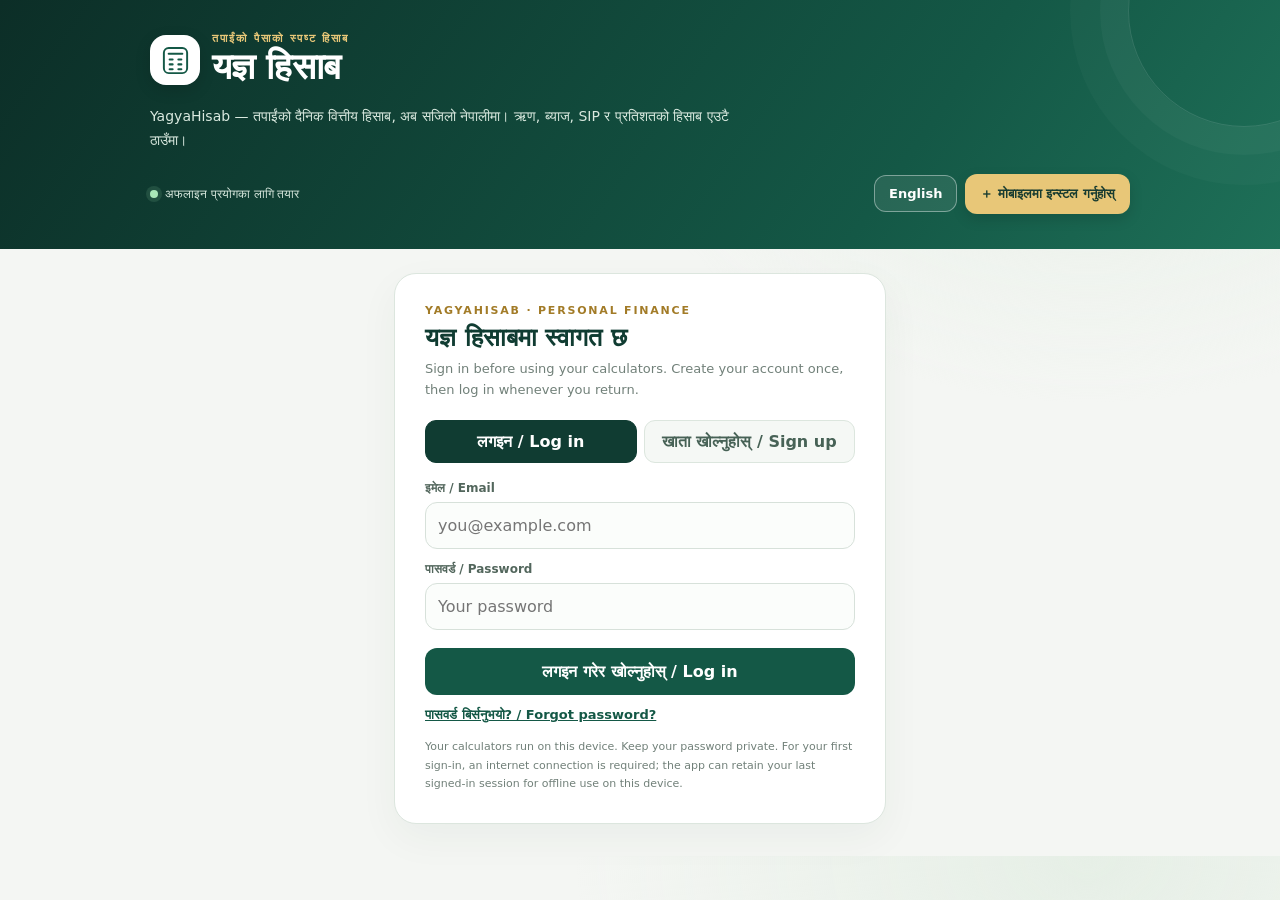
==== commit 101bda2a: "Fix script boundaries for Premium billing UI" ====
--- a/yagya-hisab/index.html
+++ b/yagya-hisab/index.html
@@ -424,8 +424,7 @@
   }
   handleAuthCallback().then(handled=>{ if(!handled) restore(); }).catch(()=>restore());
 })();
-
-
+</script>
 <script>
 /* Premium billing UI. Payments fail closed until the owner configures eSewa UAT credentials in Supabase secrets. */
 (() => {
@@ -603,6 +602,4 @@
   }
 })();
 </script>
-
-</script>
 </body></html>
